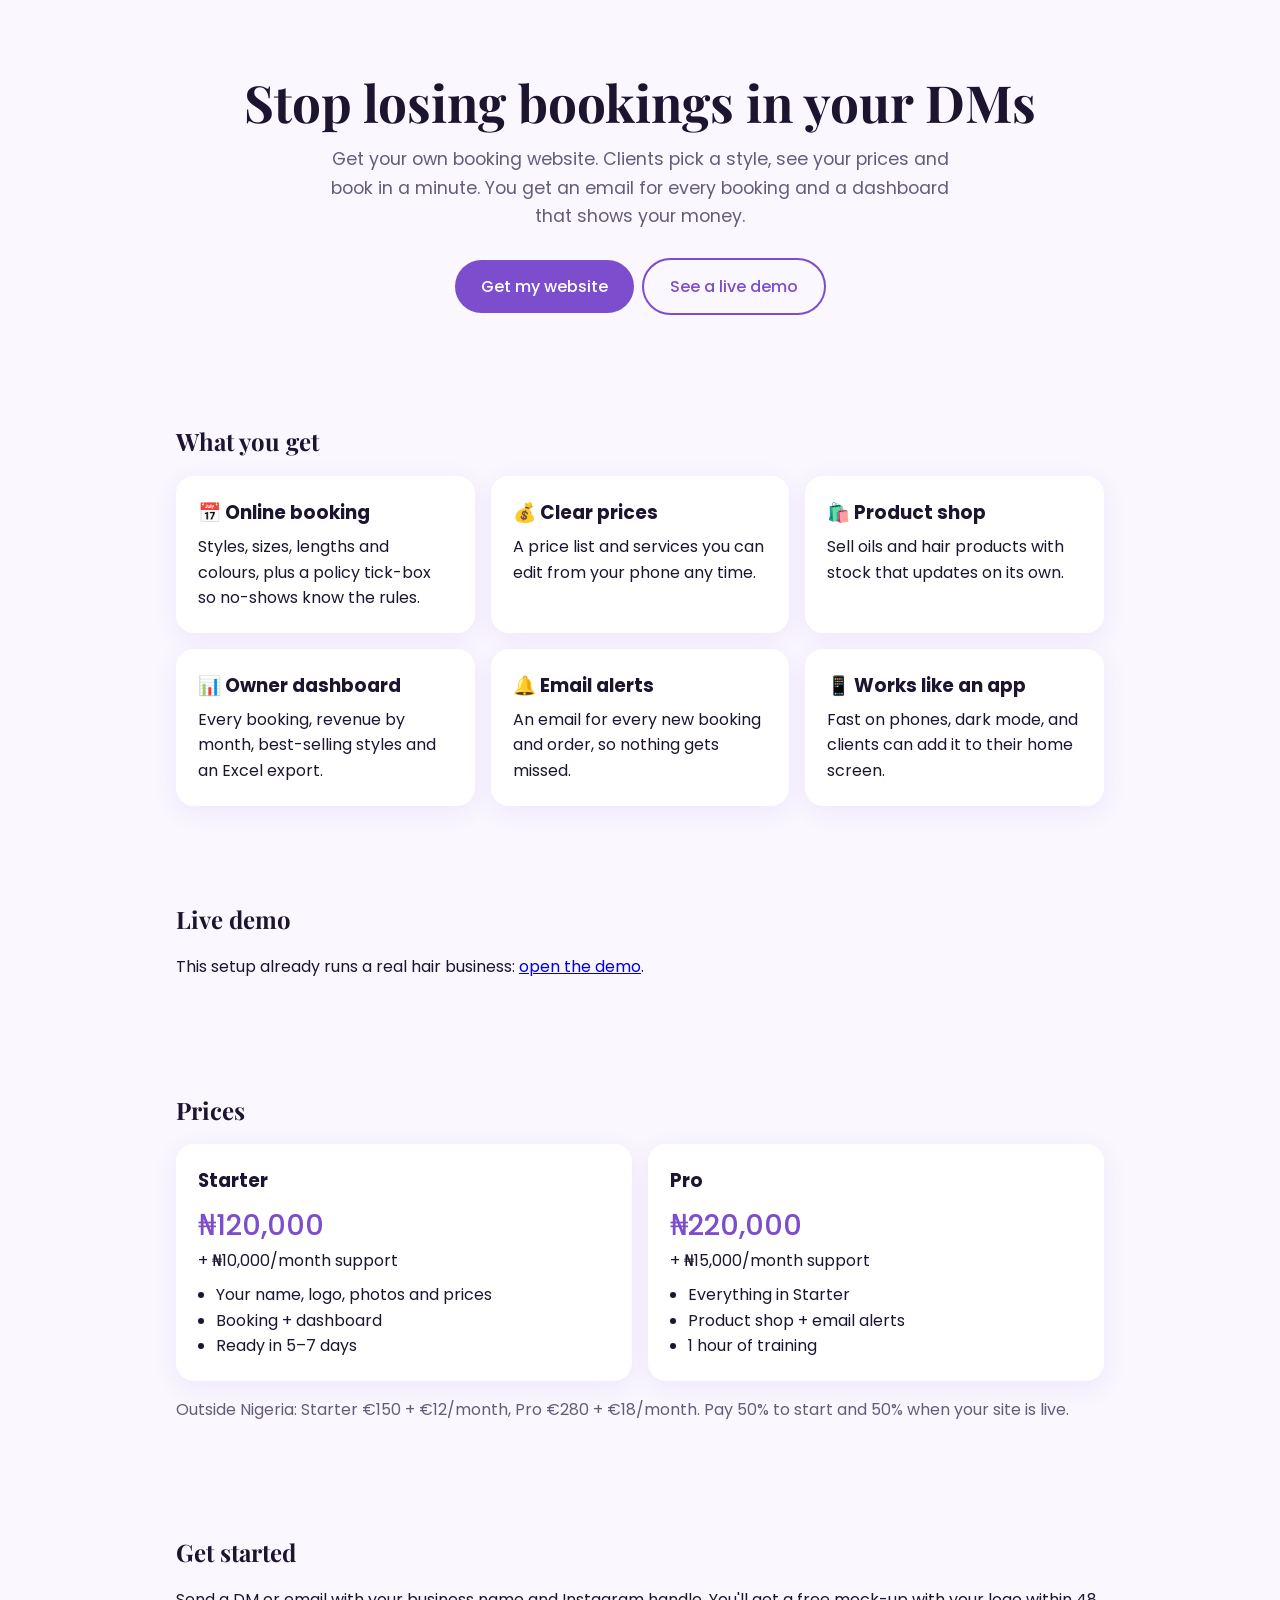
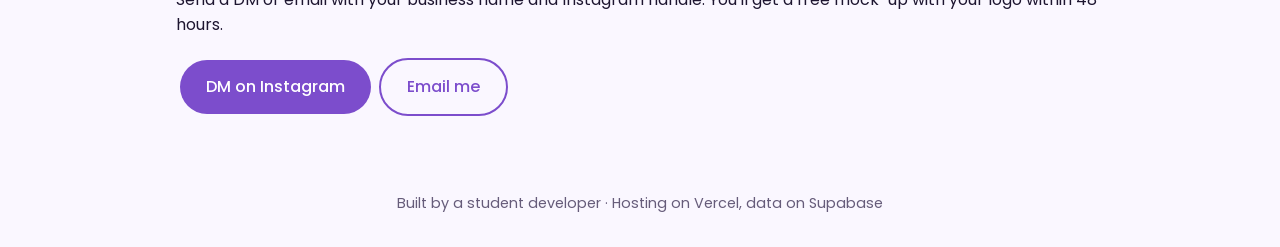
==== sell/index.html @ 9f49fb70 "Add sales kit, sales page and client-site generator - sell/new_client.py copies the site for a new c" ====
<!doctype html>
<html lang="en">
<head>
<meta charset="utf-8"><meta name="viewport" content="width=device-width,initial-scale=1">
<title>Booking Sites for Braiders</title>
<meta name="description" content="Your own booking website with prices, online booking, a product shop and an owner dashboard.">
<link href="https://fonts.googleapis.com/css2?family=Playfair+Display:wght@600&family=Poppins:wght@400;500&display=swap" rel="stylesheet">
<style>
:root{--bg:#faf7ff;--card:#fff;--tx:#1d1530;--mut:#665c7a;--ac:#7c4dcc;--ac2:#b79df0}
@media(prefers-color-scheme:dark){:root{--bg:#120d1c;--card:#1e1630;--tx:#f1ecfa;--mut:#b0a6c4;--ac:#a77ff0;--ac2:#5b3a99}}
*{box-sizing:border-box}body{margin:0;background:var(--bg);color:var(--tx);font:16px/1.6 Poppins,sans-serif}
.w{max-width:960px;margin:auto;padding:0 16px}h1,h2{font-family:"Playfair Display",serif;line-height:1.2}
header{padding:72px 0 48px;text-align:center;background:linear-gradient(135deg,var(--ac2)44,transparent)}
h1{font-size:clamp(2rem,6vw,3.2rem);margin:0 0 12px}p.l{color:var(--mut);font-size:1.1rem;max-width:620px;margin:0 auto 24px}
.btn{display:inline-block;background:var(--ac);color:#fff;padding:14px 26px;border-radius:999px;text-decoration:none;font-weight:500;margin:4px}
.btn.alt{background:transparent;color:var(--ac);border:2px solid var(--ac)}
section{padding:40px 0}.g{display:grid;gap:16px;grid-template-columns:repeat(auto-fit,minmax(240px,1fr))}
.c{background:var(--card);border-radius:18px;padding:22px;box-shadow:0 6px 24px #7c4dcc18}.c h3{margin:0 0 6px}
.p{font-size:1.8rem;font-weight:500;color:var(--ac)}.c ul{padding-left:18px;margin:8px 0 0}
footer{text-align:center;color:var(--mut);padding:32px 0;font-size:.9rem}
</style>
</head>
<body>
<header><div class="w">
<h1>Stop losing bookings in your DMs</h1>
<p class="l">Get your own booking website. Clients pick a style, see your prices and book in a minute. You get an email for every booking and a dashboard that shows your money.</p>
<a class="btn" href="#contact">Get my website</a><a class="btn alt" href="#demo">See a live demo</a>
</div></header>
<main class="w">
<section><h2>What you get</h2><div class="g">
<div class="c"><h3>📅 Online booking</h3>Styles, sizes, lengths and colours, plus a policy tick-box so no-shows know the rules.</div>
<div class="c"><h3>💰 Clear prices</h3>A price list and services you can edit from your phone any time.</div>
<div class="c"><h3>🛍️ Product shop</h3>Sell oils and hair products with stock that updates on its own.</div>
<div class="c"><h3>📊 Owner dashboard</h3>Every booking, revenue by month, best-selling styles and an Excel export.</div>
<div class="c"><h3>🔔 Email alerts</h3>An email for every new booking and order, so nothing gets missed.</div>
<div class="c"><h3>📱 Works like an app</h3>Fast on phones, dark mode, and clients can add it to their home screen.</div>
</div></section>
<section id="demo"><h2>Live demo</h2><p>This setup already runs a real hair business: <a href="#" id="demolink">open the demo</a>.</p></section>
<section><h2>Prices</h2><div class="g">
<div class="c"><h3>Starter</h3><div class="p">₦120,000</div>+ ₦10,000/month support<ul><li>Your name, logo, photos and prices</li><li>Booking + dashboard</li><li>Ready in 5–7 days</li></ul></div>
<div class="c"><h3>Pro</h3><div class="p">₦220,000</div>+ ₦15,000/month support<ul><li>Everything in Starter</li><li>Product shop + email alerts</li><li>1 hour of training</li></ul></div>
</div><p style="color:var(--mut)">Outside Nigeria: Starter €150 + €12/month, Pro €280 + €18/month. Pay 50% to start and 50% when your site is live.</p></section>
<section id="contact"><h2>Get started</h2><p>Send a DM or email with your business name and Instagram handle. You'll get a free mock-up with your logo within 48 hours.</p>
<a class="btn" href="#" id="dm">DM on Instagram</a><a class="btn alt" href="#" id="mail">Email me</a></section>
</main>
<footer>Built by a student developer · Hosting on Vercel, data on Supabase</footer>
<script>
// Fill these in before sharing this page.
const ME = { instagram: "YOUR_IG_HANDLE", email: "YOUR_EMAIL", demo: "https://YOUR-DEMO.vercel.app" };
document.getElementById("dm").href = "https://ig.me/m/" + ME.instagram;
document.getElementById("mail").href = "mailto:" + ME.email + "?subject=Booking%20website";
document.getElementById("demolink").href = ME.demo;
</script>
</body>
</html>
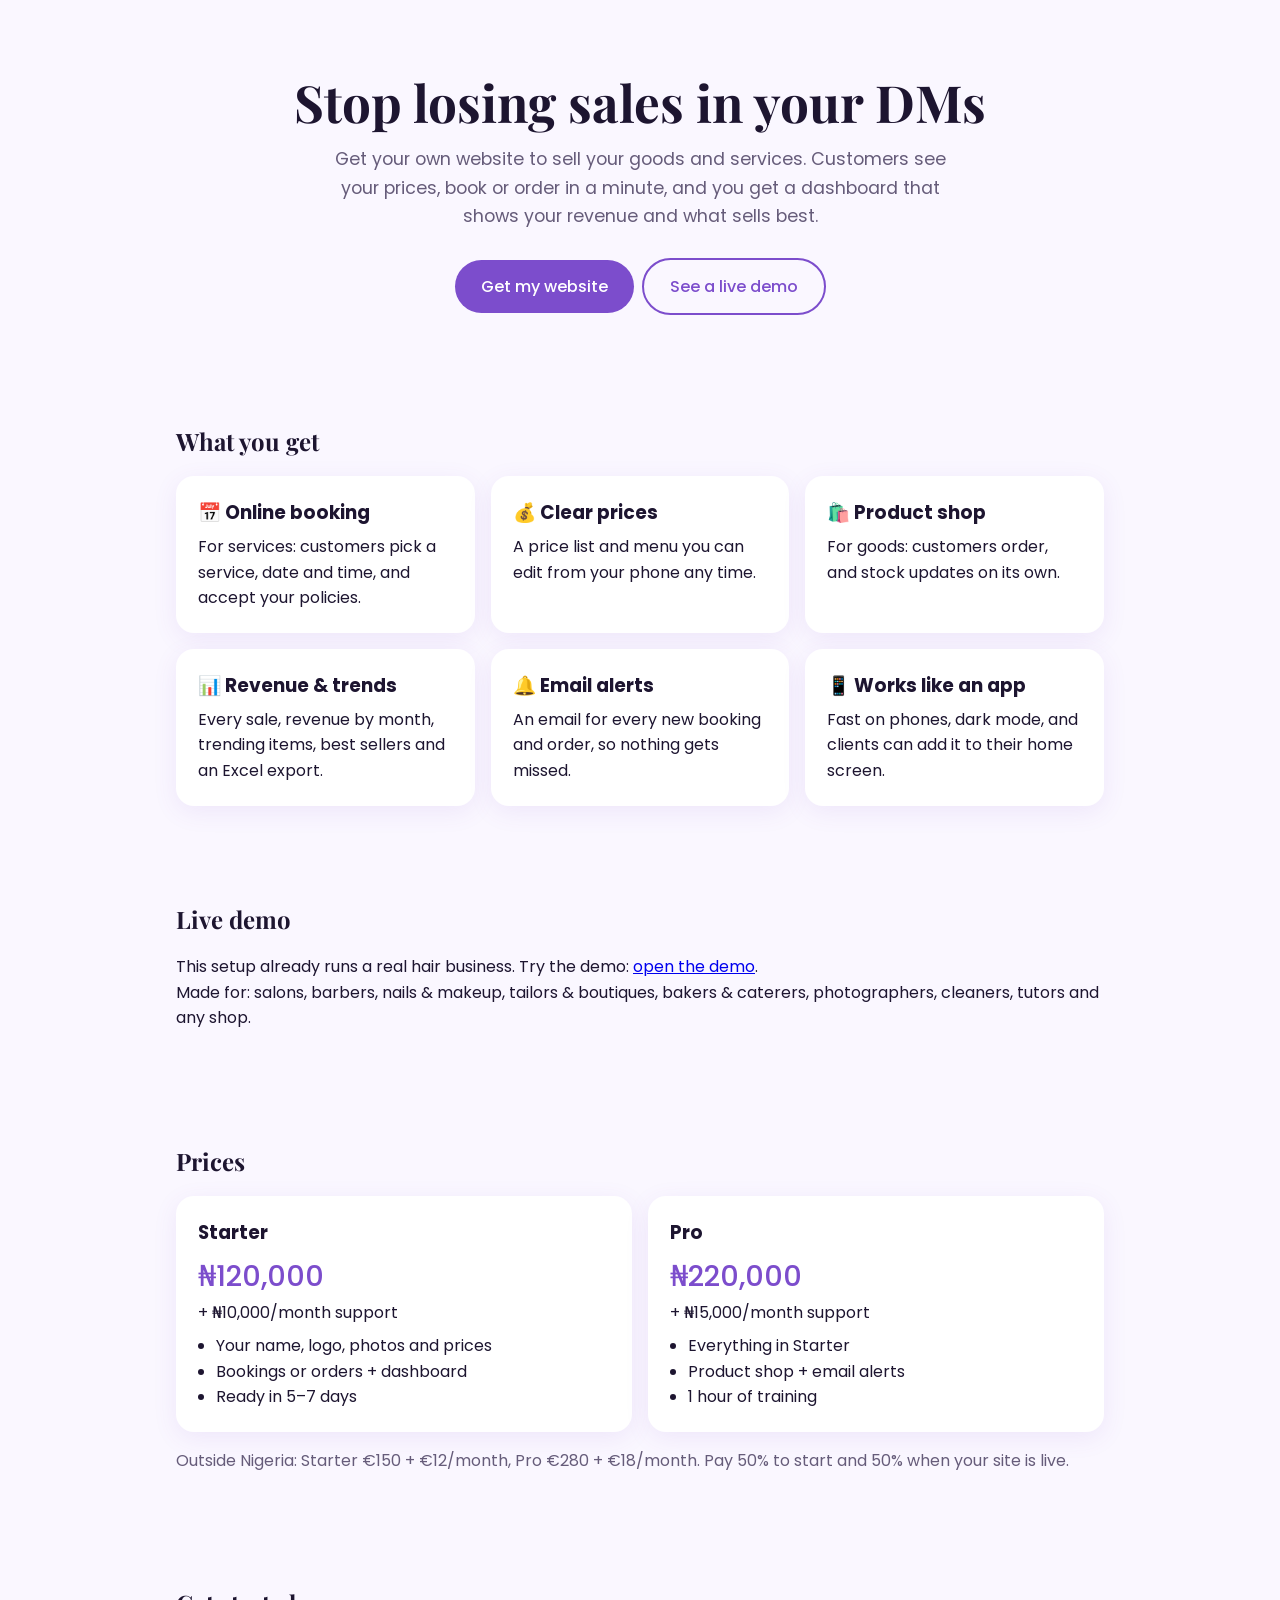
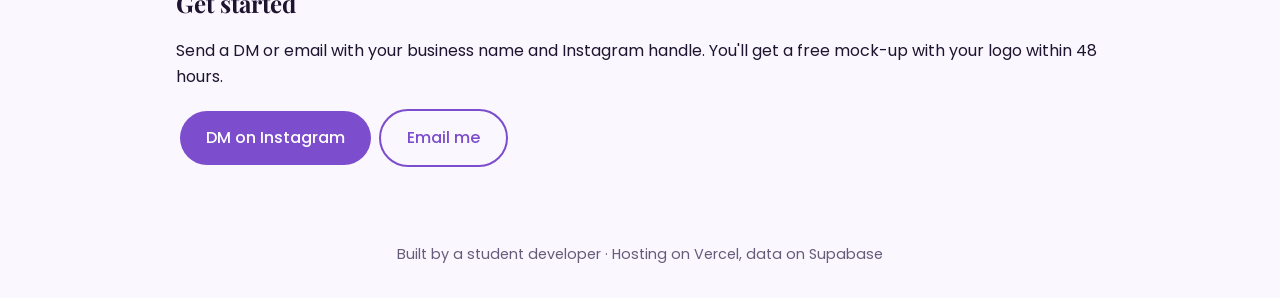
==== commit 1a4f6ea2: "Turn the client generator into a goods and services hub new_client.py now takes --type (hair, beauty" ====
--- a/sell/index.html
+++ b/sell/index.html
@@ -2,8 +2,8 @@
 <html lang="en">
 <head>
 <meta charset="utf-8"><meta name="viewport" content="width=device-width,initial-scale=1">
-<title>Booking Sites for Braiders</title>
-<meta name="description" content="Your own booking website with prices, online booking, a product shop and an owner dashboard.">
+<title>Business Sites Hub</title>
+<meta name="description" content="Your own website to sell goods and services, take bookings and orders, and track revenue and trends.">
 <link href="https://fonts.googleapis.com/css2?family=Playfair+Display:wght@600&family=Poppins:wght@400;500&display=swap" rel="stylesheet">
 <style>
 :root{--bg:#faf7ff;--card:#fff;--tx:#1d1530;--mut:#665c7a;--ac:#7c4dcc;--ac2:#b79df0}
@@ -22,22 +22,22 @@
 </head>
 <body>
 <header><div class="w">
-<h1>Stop losing bookings in your DMs</h1>
-<p class="l">Get your own booking website. Clients pick a style, see your prices and book in a minute. You get an email for every booking and a dashboard that shows your money.</p>
+<h1>Stop losing sales in your DMs</h1>
+<p class="l">Get your own website to sell your goods and services. Customers see your prices, book or order in a minute, and you get a dashboard that shows your revenue and what sells best.</p>
 <a class="btn" href="#contact">Get my website</a><a class="btn alt" href="#demo">See a live demo</a>
 </div></header>
 <main class="w">
 <section><h2>What you get</h2><div class="g">
-<div class="c"><h3>📅 Online booking</h3>Styles, sizes, lengths and colours, plus a policy tick-box so no-shows know the rules.</div>
-<div class="c"><h3>💰 Clear prices</h3>A price list and services you can edit from your phone any time.</div>
-<div class="c"><h3>🛍️ Product shop</h3>Sell oils and hair products with stock that updates on its own.</div>
-<div class="c"><h3>📊 Owner dashboard</h3>Every booking, revenue by month, best-selling styles and an Excel export.</div>
+<div class="c"><h3>📅 Online booking</h3>For services: customers pick a service, date and time, and accept your policies.</div>
+<div class="c"><h3>💰 Clear prices</h3>A price list and menu you can edit from your phone any time.</div>
+<div class="c"><h3>🛍️ Product shop</h3>For goods: customers order, and stock updates on its own.</div>
+<div class="c"><h3>📊 Revenue &amp; trends</h3>Every sale, revenue by month, trending items, best sellers and an Excel export.</div>
 <div class="c"><h3>🔔 Email alerts</h3>An email for every new booking and order, so nothing gets missed.</div>
 <div class="c"><h3>📱 Works like an app</h3>Fast on phones, dark mode, and clients can add it to their home screen.</div>
 </div></section>
-<section id="demo"><h2>Live demo</h2><p>This setup already runs a real hair business: <a href="#" id="demolink">open the demo</a>.</p></section>
+<section id="demo"><h2>Live demo</h2><p>This setup already runs a real hair business. Try the demo: <a href="#" id="demolink">open the demo</a>.<br>Made for: salons, barbers, nails &amp; makeup, tailors &amp; boutiques, bakers &amp; caterers, photographers, cleaners, tutors and any shop.</p></section>
 <section><h2>Prices</h2><div class="g">
-<div class="c"><h3>Starter</h3><div class="p">₦120,000</div>+ ₦10,000/month support<ul><li>Your name, logo, photos and prices</li><li>Booking + dashboard</li><li>Ready in 5–7 days</li></ul></div>
+<div class="c"><h3>Starter</h3><div class="p">₦120,000</div>+ ₦10,000/month support<ul><li>Your name, logo, photos and prices</li><li>Bookings or orders + dashboard</li><li>Ready in 5–7 days</li></ul></div>
 <div class="c"><h3>Pro</h3><div class="p">₦220,000</div>+ ₦15,000/month support<ul><li>Everything in Starter</li><li>Product shop + email alerts</li><li>1 hour of training</li></ul></div>
 </div><p style="color:var(--mut)">Outside Nigeria: Starter €150 + €12/month, Pro €280 + €18/month. Pay 50% to start and 50% when your site is live.</p></section>
 <section id="contact"><h2>Get started</h2><p>Send a DM or email with your business name and Instagram handle. You'll get a free mock-up with your logo within 48 hours.</p>
